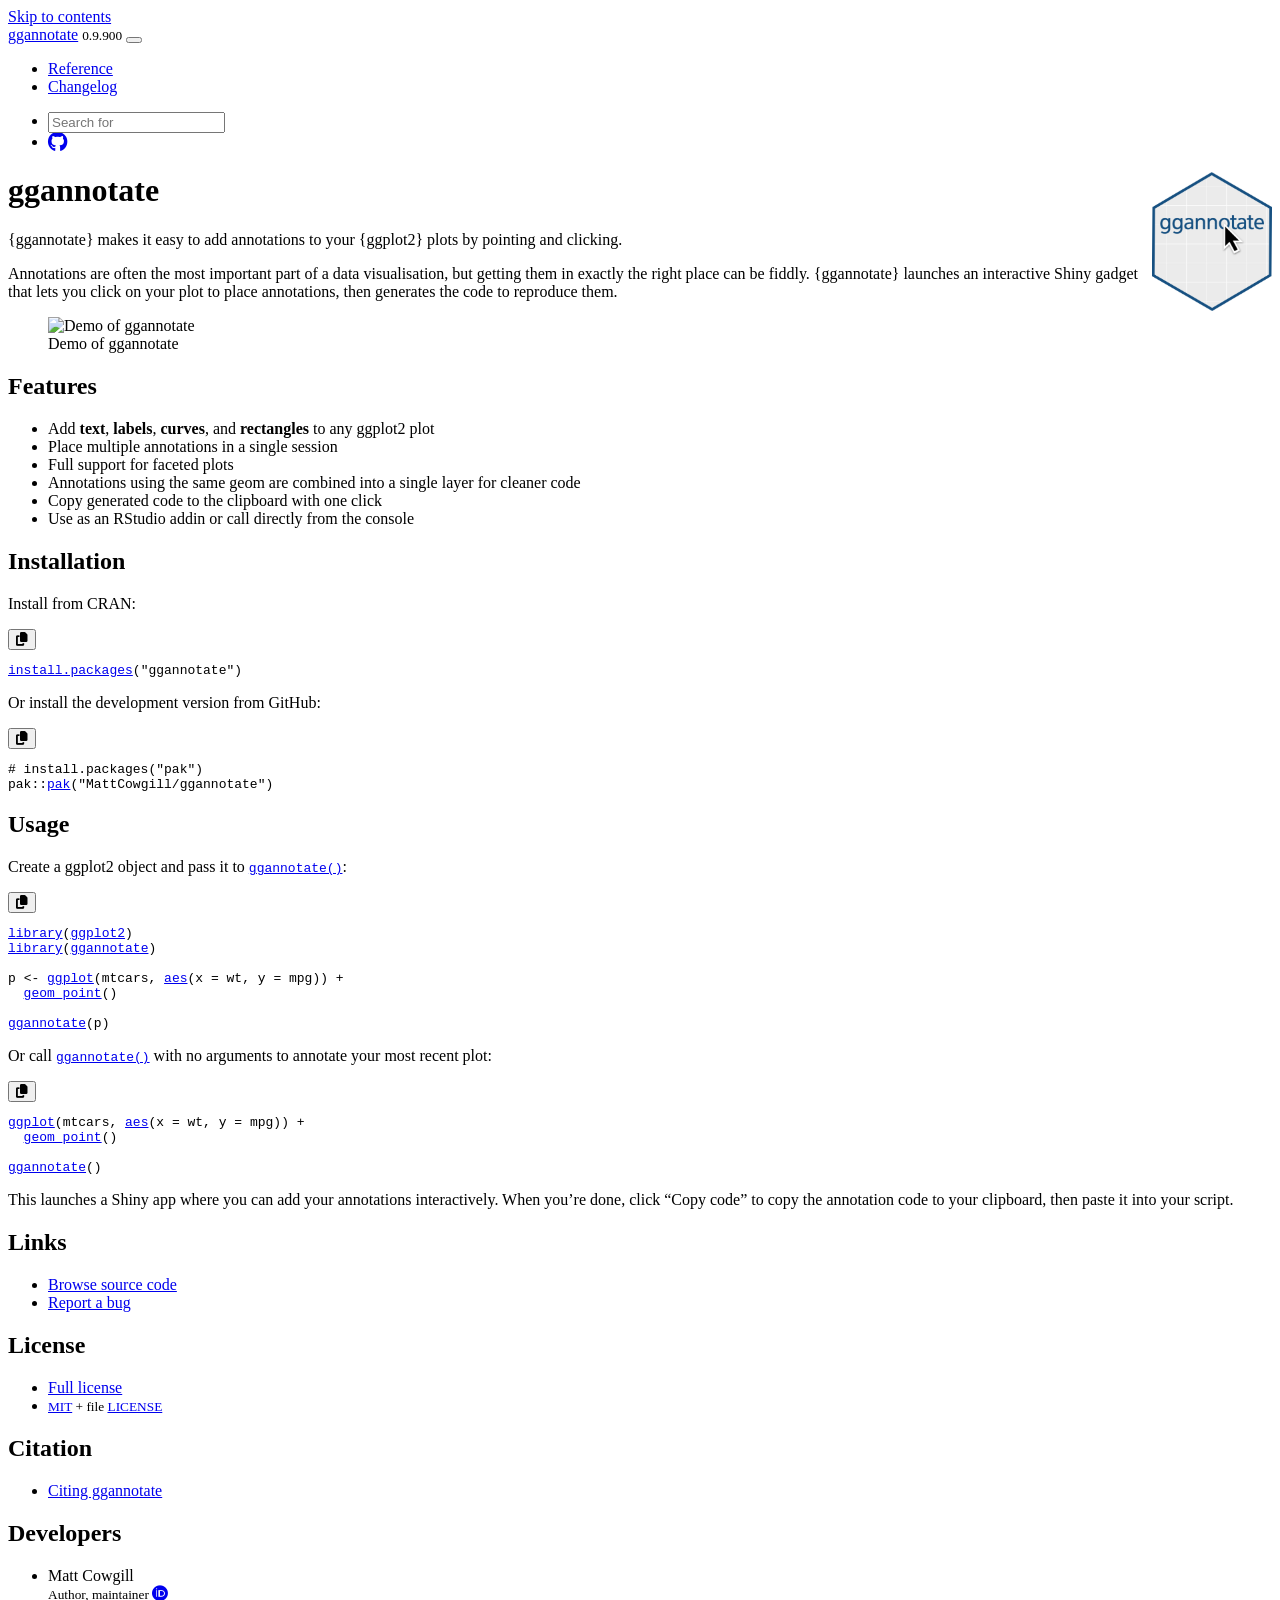
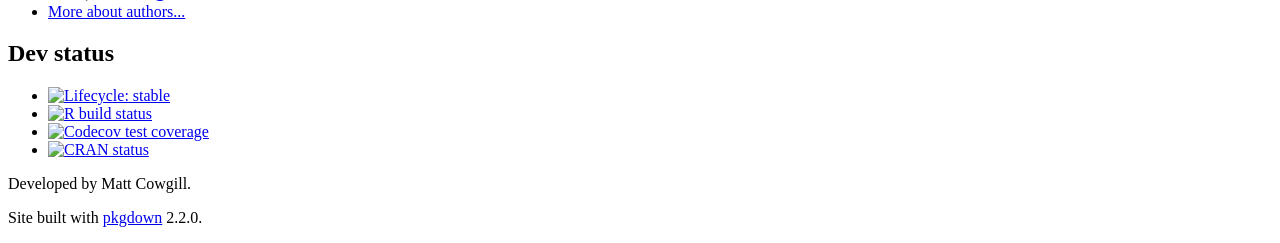
==== index.html @ 646512a5 "Deploying to gh-pages from @ MattCowgill/ggannotate@cac7b058323092323f2cfb95252874c29d292227 🚀" ====
<!DOCTYPE html>
<!-- Generated by pkgdown: do not edit by hand --><html lang="en">
<head>
<meta http-equiv="Content-Type" content="text/html; charset=UTF-8">
<meta charset="utf-8">
<meta http-equiv="X-UA-Compatible" content="IE=edge">
<meta name="viewport" content="width=device-width, initial-scale=1, shrink-to-fit=no">
<title>Interactively Annotate ggplot2 Plots • ggannotate</title>
<script src="deps/jquery-3.6.0/jquery-3.6.0.min.js"></script><meta name="viewport" content="width=device-width, initial-scale=1, shrink-to-fit=no">
<link href="deps/bootstrap-5.3.1/bootstrap.min.css" rel="stylesheet">
<script src="deps/bootstrap-5.3.1/bootstrap.bundle.min.js"></script><link href="deps/font-awesome-6.5.2/css/all.min.css" rel="stylesheet">
<link href="deps/font-awesome-6.5.2/css/v4-shims.min.css" rel="stylesheet">
<script src="deps/headroom-0.11.0/headroom.min.js"></script><script src="deps/headroom-0.11.0/jQuery.headroom.min.js"></script><script src="deps/bootstrap-toc-1.0.1/bootstrap-toc.min.js"></script><script src="deps/clipboard.js-2.0.11/clipboard.min.js"></script><script src="deps/search-1.0.0/autocomplete.jquery.min.js"></script><script src="deps/search-1.0.0/fuse.min.js"></script><script src="deps/search-1.0.0/mark.min.js"></script><!-- pkgdown --><script src="pkgdown.js"></script><meta property="og:title" content="Interactively Annotate ggplot2 Plots">
<meta name="description" content="Place annotations exactly where you want them to go by pointing and clicking. Launches an interactive Shiny gadget that lets you click on a ggplot2 plot to place text, labels, curves, or rectangles, then generates the code to reproduce those annotations.">
<meta property="og:description" content="Place annotations exactly where you want them to go by pointing and clicking. Launches an interactive Shiny gadget that lets you click on a ggplot2 plot to place text, labels, curves, or rectangles, then generates the code to reproduce those annotations.">
</head>
<body>
    <a href="#main" class="visually-hidden-focusable">Skip to contents</a>


    <nav class="navbar navbar-expand-lg fixed-top bg-light" data-bs-theme="light" aria-label="Site navigation"><div class="container">

    <a class="navbar-brand me-2" href="index.html">ggannotate</a>

    <small class="nav-text text-muted me-auto" data-bs-toggle="tooltip" data-bs-placement="bottom" title="">0.9.900</small>


    <button class="navbar-toggler" type="button" data-bs-toggle="collapse" data-bs-target="#navbar" aria-controls="navbar" aria-expanded="false" aria-label="Toggle navigation">
      <span class="navbar-toggler-icon"></span>
    </button>

    <div id="navbar" class="collapse navbar-collapse ms-3">
      <ul class="navbar-nav me-auto">
<li class="nav-item"><a class="nav-link" href="reference/index.html">Reference</a></li>
<li class="nav-item"><a class="nav-link" href="news/index.html">Changelog</a></li>
      </ul>
<ul class="navbar-nav">
<li class="nav-item"><form class="form-inline" role="search">
 <input class="form-control" type="search" name="search-input" id="search-input" autocomplete="off" aria-label="Search site" placeholder="Search for" data-search-index="search.json">
</form></li>
<li class="nav-item"><a class="external-link nav-link" href="https://github.com/MattCowgill/ggannotate/" aria-label="GitHub"><span class="fa fab fa-github fa-lg"></span></a></li>
      </ul>
</div>


  </div>
</nav><div class="container template-home">
<div class="row">
  <main id="main" class="col-md-9"><div class="section level1">
<div class="page-header"><h1 id="ggannotate-">ggannotate <img src="reference/figures/ggannotate_hex.png" align="right" height="138.5"><a class="anchor" aria-label="anchor" href="#ggannotate-"></a>
</h1></div>
<!-- badges: start -->

<!-- badges: end -->
<p>{ggannotate} makes it easy to add annotations to your {ggplot2} plots by pointing and clicking.</p>
<p>Annotations are often the most important part of a data visualisation, but getting them in exactly the right place can be fiddly. {ggannotate} launches an interactive Shiny gadget that lets you click on your plot to place annotations, then generates the code to reproduce them.</p>
<figure><img src="reference/figures/demo.gif" alt="Demo of ggannotate"><figcaption aria-hidden="true">
Demo of ggannotate
</figcaption></figure><div class="section level2">
<h2 id="features">Features<a class="anchor" aria-label="anchor" href="#features"></a>
</h2>
<ul>
<li>Add <strong>text</strong>, <strong>labels</strong>, <strong>curves</strong>, and <strong>rectangles</strong> to any ggplot2 plot</li>
<li>Place multiple annotations in a single session</li>
<li>Full support for faceted plots</li>
<li>Annotations using the same geom are combined into a single layer for cleaner code</li>
<li>Copy generated code to the clipboard with one click</li>
<li>Use as an RStudio addin or call directly from the console</li>
</ul>
</div>
<div class="section level2">
<h2 id="installation">Installation<a class="anchor" aria-label="anchor" href="#installation"></a>
</h2>
<p>Install from CRAN:</p>
<div class="sourceCode" id="cb1"><pre class="downlit sourceCode r">
<code class="sourceCode R"><span><span class="fu"><a href="https://rdrr.io/r/utils/install.packages.html" class="external-link">install.packages</a></span><span class="op">(</span><span class="st">"ggannotate"</span><span class="op">)</span></span></code></pre></div>
<p>Or install the development version from GitHub:</p>
<div class="sourceCode" id="cb2"><pre class="downlit sourceCode r">
<code class="sourceCode R"><span><span class="co"># install.packages("pak")</span></span>
<span><span class="fu">pak</span><span class="fu">::</span><span class="fu"><a href="https://pak.r-lib.org/reference/pak.html" class="external-link">pak</a></span><span class="op">(</span><span class="st">"MattCowgill/ggannotate"</span><span class="op">)</span></span></code></pre></div>
</div>
<div class="section level2">
<h2 id="usage">Usage<a class="anchor" aria-label="anchor" href="#usage"></a>
</h2>
<p>Create a ggplot2 object and pass it to <code><a href="reference/ggannotate.html">ggannotate()</a></code>:</p>
<div class="sourceCode" id="cb3"><pre class="downlit sourceCode r">
<code class="sourceCode R"><span><span class="kw"><a href="https://rdrr.io/r/base/library.html" class="external-link">library</a></span><span class="op">(</span><span class="va"><a href="https://ggplot2.tidyverse.org" class="external-link">ggplot2</a></span><span class="op">)</span></span>
<span><span class="kw"><a href="https://rdrr.io/r/base/library.html" class="external-link">library</a></span><span class="op">(</span><span class="va"><a href="https://github.com/MattCowgill/ggannotate" class="external-link">ggannotate</a></span><span class="op">)</span></span>
<span></span>
<span><span class="va">p</span> <span class="op">&lt;-</span> <span class="fu"><a href="https://ggplot2.tidyverse.org/reference/ggplot.html" class="external-link">ggplot</a></span><span class="op">(</span><span class="va">mtcars</span>, <span class="fu"><a href="https://ggplot2.tidyverse.org/reference/aes.html" class="external-link">aes</a></span><span class="op">(</span>x <span class="op">=</span> <span class="va">wt</span>, y <span class="op">=</span> <span class="va">mpg</span><span class="op">)</span><span class="op">)</span> <span class="op">+</span></span>
<span>  <span class="fu"><a href="https://ggplot2.tidyverse.org/reference/geom_point.html" class="external-link">geom_point</a></span><span class="op">(</span><span class="op">)</span></span>
<span></span>
<span><span class="fu"><a href="reference/ggannotate.html">ggannotate</a></span><span class="op">(</span><span class="va">p</span><span class="op">)</span></span></code></pre></div>
<p>Or call <code><a href="reference/ggannotate.html">ggannotate()</a></code> with no arguments to annotate your most recent plot:</p>
<div class="sourceCode" id="cb4"><pre class="downlit sourceCode r">
<code class="sourceCode R"><span><span class="fu"><a href="https://ggplot2.tidyverse.org/reference/ggplot.html" class="external-link">ggplot</a></span><span class="op">(</span><span class="va">mtcars</span>, <span class="fu"><a href="https://ggplot2.tidyverse.org/reference/aes.html" class="external-link">aes</a></span><span class="op">(</span>x <span class="op">=</span> <span class="va">wt</span>, y <span class="op">=</span> <span class="va">mpg</span><span class="op">)</span><span class="op">)</span> <span class="op">+</span></span>
<span>  <span class="fu"><a href="https://ggplot2.tidyverse.org/reference/geom_point.html" class="external-link">geom_point</a></span><span class="op">(</span><span class="op">)</span></span>
<span></span>
<span><span class="fu"><a href="reference/ggannotate.html">ggannotate</a></span><span class="op">(</span><span class="op">)</span></span></code></pre></div>
<p>This launches a Shiny app where you can add your annotations interactively. When you’re done, click “Copy code” to copy the annotation code to your clipboard, then paste it into your script.</p>
</div>
</div>
  </main><aside class="col-md-3"><div class="links">
<h2 data-toc-skip>Links</h2>
<ul class="list-unstyled">
<li><a href="https://github.com/MattCowgill/ggannotate/" class="external-link">Browse source code</a></li>
<li><a href="https://github.com/MattCowgill/ggannotate/issues" class="external-link">Report a bug</a></li>
</ul>
</div>

<div class="license">
<h2 data-toc-skip>License</h2>
<ul class="list-unstyled">
<li><a href="LICENSE.html">Full license</a></li>
<li><small><a href="https://opensource.org/licenses/mit-license.php" class="external-link">MIT</a> + file <a href="LICENSE-text.html">LICENSE</a></small></li>
</ul>
</div>


<div class="citation">
<h2 data-toc-skip>Citation</h2>
<ul class="list-unstyled">
<li><a href="authors.html#citation">Citing ggannotate</a></li>
</ul>
</div>

<div class="developers">
<h2 data-toc-skip>Developers</h2>
<ul class="list-unstyled">
<li>Matt Cowgill <br><small class="roles"> Author, maintainer </small> <a href="https://orcid.org/0000-0003-0422-3300" target="orcid.widget" aria-label="ORCID" class="external-link"><span class="fab fa-orcid orcid" aria-hidden="true"></span></a>  </li>
<li><a href="authors.html">More about authors...</a></li>
</ul>
</div>

<div class="dev-status">
<h2 data-toc-skip>Dev status</h2>
<ul class="list-unstyled">
<li><a href="https://lifecycle.r-lib.org/articles/stages.html#stable" class="external-link"><img src="https://img.shields.io/badge/lifecycle-stable-brightgreen.svg" alt="Lifecycle: stable"></a></li>
<li><a href="https://github.com/mattcowgill/ggannotate/actions" class="external-link"><img src="https://github.com/mattcowgill/ggannotate/workflows/R-CMD-check/badge.svg" alt="R build status"></a></li>
<li><a href="https://app.codecov.io/gh/mattcowgill/ggannotate?branch=master" class="external-link"><img src="https://codecov.io/gh/mattcowgill/ggannotate/branch/master/graph/badge.svg" alt="Codecov test coverage"></a></li>
<li><a href="https://CRAN.R-project.org/package=ggannotate" class="external-link"><img src="https://www.r-pkg.org/badges/version/ggannotate" alt="CRAN status"></a></li>
</ul>
</div>

  </aside>
</div>


    <footer><div class="pkgdown-footer-left">
  <p>Developed by Matt Cowgill.</p>
</div>

<div class="pkgdown-footer-right">
  <p>Site built with <a href="https://pkgdown.r-lib.org/" class="external-link">pkgdown</a> 2.2.0.</p>
</div>

    </footer>
</div>





  </body>
</html>
---- deps/font-awesome-6.5.2/css/v4-shims.min.css ----
/*!
 * Font Awesome Free 6.5.2 by @fontawesome - https://fontawesome.com
 * License - https://fontawesome.com/license/free (Icons: CC BY 4.0, Fonts: SIL OFL 1.1, Code: MIT License)
 * Copyright 2024 Fonticons, Inc.
 */
.fa.fa-glass:before{content:"\f000"}.fa.fa-envelope-o{font-family:"Font Awesome 6 Free";font-weight:400}.fa.fa-envelope-o:before{content:"\f0e0"}.fa.fa-star-o{font-family:"Font Awesome 6 Free";font-weight:400}.fa.fa-star-o:before{content:"\f005"}.fa.fa-close:before,.fa.fa-remove:before{content:"\f00d"}.fa.fa-gear:before{content:"\f013"}.fa.fa-trash-o{font-family:"Font Awesome 6 Free";font-weight:400}.fa.fa-trash-o:before{content:"\f2ed"}.fa.fa-home:before{content:"\f015"}.fa.fa-file-o{font-family:"Font Awesome 6 Free";font-weight:400}.fa.fa-file-o:before{content:"\f15b"}.fa.fa-clock-o{font-family:"Font Awesome 6 Free";font-weight:400}.fa.fa-clock-o:before{content:"\f017"}.fa.fa-arrow-circle-o-down{font-family:"Font Awesome 6 Free";font-weight:400}.fa.fa-arrow-circle-o-down:before{content:"\f358"}.fa.fa-arrow-circle-o-up{font-family:"Font Awesome 6 Free";font-weight:400}.fa.fa-arrow-circle-o-up:before{content:"\f35b"}.fa.fa-play-circle-o{font-family:"Font Awesome 6 Free";font-weight:400}.fa.fa-play-circle-o:before{content:"\f144"}.fa.fa-repeat:before,.fa.fa-rotate-right:before{content:"\f01e"}.fa.fa-refresh:before{content:"\f021"}.fa.fa-list-alt{font-family:"Font Awesome 6 Free";font-weight:400}.fa.fa-list-alt:before{content:"\f022"}.fa.fa-dedent:before{content:"\f03b"}.fa.fa-video-camera:before{content:"\f03d"}.fa.fa-picture-o{font-family:"Font Awesome 6 Free";font-weight:400}.fa.fa-picture-o:before{content:"\f03e"}.fa.fa-photo{font-family:"Font Awesome 6 Free";font-weight:400}.fa.fa-photo:before{content:"\f03e"}.fa.fa-image{font-family:"Font Awesome 6 Free";font-weight:400}.fa.fa-image:before{content:"\f03e"}.fa.fa-map-marker:before{content:"\f3c5"}.fa.fa-pencil-square-o{font-family:"Font Awesome 6 Free";font-weight:400}.fa.fa-pencil-square-o:before{content:"\f044"}.fa.fa-edit{font-family:"Font Awesome 6 Free";font-weight:400}.fa.fa-edit:before{content:"\f044"}.fa.fa-share-square-o:before{content:"\f14d"}.fa.fa-check-square-o{font-family:"Font Awesome 6 Free";font-weight:400}.fa.fa-check-square-o:before{content:"\f14a"}.fa.fa-arrows:before{content:"\f0b2"}.fa.fa-times-circle-o{font-family:"Font Awesome 6 Free";font-weight:400}.fa.fa-times-circle-o:before{content:"\f057"}.fa.fa-check-circle-o{font-family:"Font Awesome 6 Free";font-weight:400}.fa.fa-check-circle-o:before{content:"\f058"}.fa.fa-mail-forward:before{content:"\f064"}.fa.fa-expand:before{content:"\f424"}.fa.fa-compress:before{content:"\f422"}.fa.fa-eye,.fa.fa-eye-slash{font-family:"Font Awesome 6 Free";font-weight:400}.fa.fa-warning:before{content:"\f071"}.fa.fa-calendar:before{content:"\f073"}.fa.fa-arrows-v:before{content:"\f338"}.fa.fa-arrows-h:before{content:"\f337"}.fa.fa-bar-chart-o:before,.fa.fa-bar-chart:before{content:"\e0e3"}.fa.fa-twitter-square{font-family:"Font Awesome 6 Brands";font-weight:400}.fa.fa-twitter-square:before{content:"\f081"}.fa.fa-facebook-square{font-family:"Font Awesome 6 Brands";font-weight:400}.fa.fa-facebook-square:before{content:"\f082"}.fa.fa-gears:before{content:"\f085"}.fa.fa-thumbs-o-up{font-family:"Font Awesome 6 Free";font-weight:400}.fa.fa-thumbs-o-up:before{content:"\f164"}.fa.fa-thumbs-o-down{font-family:"Font Awesome 6 Free";font-weight:400}.fa.fa-thumbs-o-down:before{content:"\f165"}.fa.fa-heart-o{font-family:"Font Awesome 6 Free";font-weight:400}.fa.fa-heart-o:before{content:"\f004"}.fa.fa-sign-out:before{content:"\f2f5"}.fa.fa-linkedin-square{font-family:"Font Awesome 6 Brands";font-weight:400}.fa.fa-linkedin-square:before{content:"\f08c"}.fa.fa-thumb-tack:before{content:"\f08d"}.fa.fa-external-link:before{content:"\f35d"}.fa.fa-sign-in:before{content:"\f2f6"}.fa.fa-github-square{font-family:"Font Awesome 6 Brands";font-weight:400}.fa.fa-github-square:before{content:"\f092"}.fa.fa-lemon-o{font-family:"Font Awesome 6 Free";font-weight:400}.fa.fa-lemon-o:before{content:"\f094"}.fa.fa-square-o{font-family:"Font Awesome 6 Free";font-weight:400}.fa.fa-square-o:before{content:"\f0c8"}.fa.fa-bookmark-o{font-family:"Font Awesome 6 Free";font-weight:400}.fa.fa-bookmark-o:before{content:"\f02e"}.fa.fa-facebook,.fa.fa-twitter{font-family:"Font Awesome 6 Brands";font-weight:400}.fa.fa-facebook:before{content:"\f39e"}.fa.fa-facebook-f{font-family:"Font Awesome 6 Brands";font-weight:400}.fa.fa-facebook-f:before{content:"\f39e"}.fa.fa-github{font-family:"Font Awesome 6 Brands";font-weight:400}.fa.fa-credit-card{font-family:"Font Awesome 6 Free";font-weight:400}.fa.fa-feed:before{content:"\f09e"}.fa.fa-hdd-o{font-family:"Font Awesome 6 Free";font-weight:400}.fa.fa-hdd-o:before{content:"\f0a0"}.fa.fa-hand-o-right{font-family:"Font Awesome 6 Free";font-weight:400}.fa.fa-hand-o-right:before{content:"\f0a4"}.fa.fa-hand-o-left{font-family:"Font Awesome 6 Free";font-weight:400}.fa.fa-hand-o-left:before{content:"\f0a5"}.fa.fa-hand-o-up{font-family:"Font Awesome 6 Free";font-weight:400}.fa.fa-hand-o-up:before{content:"\f0a6"}.fa.fa-hand-o-down{font-family:"Font Awesome 6 Free";font-weight:400}.fa.fa-hand-o-down:before{content:"\f0a7"}.fa.fa-globe:before{content:"\f57d"}.fa.fa-tasks:before{content:"\f828"}.fa.fa-arrows-alt:before{content:"\f31e"}.fa.fa-group:before{content:"\f0c0"}.fa.fa-chain:before{content:"\f0c1"}.fa.fa-cut:before{content:"\f0c4"}.fa.fa-files-o{font-family:"Font Awesome 6 Free";font-weight:400}.fa.fa-files-o:before{content:"\f0c5"}.fa.fa-floppy-o{font-family:"Font Awesome 6 Free";font-weight:400}.fa.fa-floppy-o:before{content:"\f0c7"}.fa.fa-save{font-family:"Font Awesome 6 Free";font-weight:400}.fa.fa-save:before{content:"\f0c7"}.fa.fa-navicon:before,.fa.fa-reorder:before{content:"\f0c9"}.fa.fa-magic:before{content:"\e2ca"}.fa.fa-pinterest,.fa.fa-pinterest-square{font-family:"Font Awesome 6 Brands";font-weight:400}.fa.fa-pinterest-square:before{content:"\f0d3"}.fa.fa-google-plus-square{font-family:"Font Awesome 6 Brands";font-weight:400}.fa.fa-google-plus-square:before{content:"\f0d4"}.fa.fa-google-plus{font-family:"Font Awesome 6 Brands";font-weight:400}.fa.fa-google-plus:before{content:"\f0d5"}.fa.fa-money:before{content:"\f3d1"}.fa.fa-unsorted:before{content:"\f0dc"}.fa.fa-sort-desc:before{content:"\f0dd"}.fa.fa-sort-asc:before{content:"\f0de"}.fa.fa-linkedin{font-family:"Font Awesome 6 Brands";font-weight:400}.fa.fa-linkedin:before{content:"\f0e1"}.fa.fa-rotate-left:before{content:"\f0e2"}.fa.fa-legal:before{content:"\f0e3"}.fa.fa-dashboard:before,.fa.fa-tachometer:before{content:"\f625"}.fa.fa-comment-o{font-family:"Font Awesome 6 Free";font-weight:400}.fa.fa-comment-o:before{content:"\f075"}.fa.fa-comments-o{font-family:"Font Awesome 6 Free";font-weight:400}.fa.fa-comments-o:before{content:"\f086"}.fa.fa-flash:before{content:"\f0e7"}.fa.fa-clipboard:before{content:"\f0ea"}.fa.fa-lightbulb-o{font-family:"Font Awesome 6 Free";font-weight:400}.fa.fa-lightbulb-o:before{content:"\f0eb"}.fa.fa-exchange:before{content:"\f362"}.fa.fa-cloud-download:before{content:"\f0ed"}.fa.fa-cloud-upload:before{content:"\f0ee"}.fa.fa-bell-o{font-family:"Font Awesome 6 Free";font-weight:400}.fa.fa-bell-o:before{content:"\f0f3"}.fa.fa-cutlery:before{content:"\f2e7"}.fa.fa-file-text-o{font-family:"Font Awesome 6 Free";font-weight:400}.fa.fa-file-text-o:before{content:"\f15c"}.fa.fa-building-o{font-family:"Font Awesome 6 Free";font-weight:400}.fa.fa-building-o:before{content:"\f1ad"}.fa.fa-hospital-o{font-family:"Font Awesome 6 Free";font-weight:400}.fa.fa-hospital-o:before{content:"\f0f8"}.fa.fa-tablet:before{content:"\f3fa"}.fa.fa-mobile-phone:before,.fa.fa-mobile:before{content:"\f3cd"}.fa.fa-circle-o{font-family:"Font Awesome 6 Free";font-weight:400}.fa.fa-circle-o:before{content:"\f111"}.fa.fa-mail-reply:before{content:"\f3e5"}.fa.fa-github-alt{font-family:"Font Awesome 6 Brands";font-weight:400}.fa.fa-folder-o{font-family:"Font Awesome 6 Free";font-weight:400}.fa.fa-folder-o:before{content:"\f07b"}.fa.fa-folder-open-o{font-family:"Font Awesome 6 Free";font-weight:400}.fa.fa-folder-open-o:before{content:"\f07c"}.fa.fa-smile-o{font-family:"Font Awesome 6 Free";font-weight:400}.fa.fa-smile-o:before{content:"\f118"}.fa.fa-frown-o{font-family:"Font Awesome 6 Free";font-weight:400}.fa.fa-frown-o:before{content:"\f119"}.fa.fa-meh-o{font-family:"Font Awesome 6 Free";font-weight:400}.fa.fa-meh-o:before{content:"\f11a"}.fa.fa-keyboard-o{font-family:"Font Awesome 6 Free";font-weight:400}.fa.fa-keyboard-o:before{content:"\f11c"}.fa.fa-flag-o{font-family:"Font Awesome 6 Free";font-weight:400}.fa.fa-flag-o:before{content:"\f024"}.fa.fa-mail-reply-all:before{content:"\f122"}.fa.fa-star-half-o{font-family:"Font Awesome 6 Free";font-weight:400}.fa.fa-star-half-o:before{content:"\f5c0"}.fa.fa-star-half-empty{font-family:"Font Awesome 6 Free";font-weight:400}.fa.fa-star-half-empty:before{content:"\f5c0"}.fa.fa-star-half-full{font-family:"Font Awesome 6 Free";font-weight:400}.fa.fa-star-half-full:before{content:"\f5c0"}.fa.fa-code-fork:before{content:"\f126"}.fa.fa-chain-broken:before,.fa.fa-unlink:before{content:"\f127"}.fa.fa-calendar-o{font-family:"Font Awesome 6 Free";font-weight:400}.fa.fa-calendar-o:before{content:"\f133"}.fa.fa-css3,.fa.fa-html5,.fa.fa-maxcdn{font-family:"Font Awesome 6 Brands";font-weight:400}.fa.fa-unlock-alt:before{content:"\f09c"}.fa.fa-minus-square-o{font-family:"Font Awesome 6 Free";font-weight:400}.fa.fa-minus-square-o:before{content:"\f146"}.fa.fa-level-up:before{content:"\f3bf"}.fa.fa-level-down:before{content:"\f3be"}.fa.fa-pencil-square:before{content:"\f14b"}.fa.fa-external-link-square:before{content:"\f360"}.fa.fa-compass{font-family:"Font Awesome 6 Free";font-weight:400}.fa.fa-caret-square-o-down{font-family:"Font Awesome 6 Free";font-weight:400}.fa.fa-caret-square-o-down:before{content:"\f150"}.fa.fa-toggle-down{font-family:"Font Awesome 6 Free";font-weight:400}.fa.fa-toggle-down:before{content:"\f150"}.fa.fa-caret-square-o-up{font-family:"Font Awesome 6 Free";font-weight:400}.fa.fa-caret-square-o-up:before{content:"\f151"}.fa.fa-toggle-up{font-family:"Font Awesome 6 Free";font-weight:400}.fa.fa-toggle-up:before{content:"\f151"}.fa.fa-caret-square-o-right{font-family:"Font Awesome 6 Free";font-weight:400}.fa.fa-caret-square-o-right:before{content:"\f152"}.fa.fa-toggle-right{font-family:"Font Awesome 6 Free";font-weight:400}.fa.fa-toggle-right:before{content:"\f152"}.fa.fa-eur:before,.fa.fa-euro:before{content:"\f153"}.fa.fa-gbp:before{content:"\f154"}.fa.fa-dollar:before,.fa.fa-usd:before{content:"\24"}.fa.fa-inr:before,.fa.fa-rupee:before{content:"\e1bc"}.fa.fa-cny:before,.fa.fa-jpy:before,.fa.fa-rmb:before,.fa.fa-yen:before{content:"\f157"}.fa.fa-rouble:before,.fa.fa-rub:before,.fa.fa-ruble:before{content:"\f158"}.fa.fa-krw:before,.fa.fa-won:before{content:"\f159"}.fa.fa-bitcoin,.fa.fa-btc{font-family:"Font Awesome 6 Brands";font-weight:400}.fa.fa-bitcoin:before{content:"\f15a"}.fa.fa-file-text:before{content:"\f15c"}.fa.fa-sort-alpha-asc:before{content:"\f15d"}.fa.fa-sort-alpha-desc:before{content:"\f881"}.fa.fa-sort-amount-asc:before{content:"\f884"}.fa.fa-sort-amount-desc:before{content:"\f160"}.fa.fa-sort-numeric-asc:before{content:"\f162"}.fa.fa-sort-numeric-desc:before{content:"\f886"}.fa.fa-youtube-square{font-family:"Font Awesome 6 Brands";font-weight:400}.fa.fa-youtube-square:before{content:"\f431"}.fa.fa-xing,.fa.fa-xing-square,.fa.fa-youtube{font-family:"Font Awesome 6 Brands";font-weight:400}.fa.fa-xing-square:before{content:"\f169"}.fa.fa-youtube-play{font-family:"Font Awesome 6 Brands";font-weight:400}.fa.fa-youtube-play:before{content:"\f167"}.fa.fa-adn,.fa.fa-bitbucket,.fa.fa-bitbucket-square,.fa.fa-dropbox,.fa.fa-flickr,.fa.fa-instagram,.fa.fa-stack-overflow{font-family:"Font Awesome 6 Brands";font-weight:400}.fa.fa-bitbucket-square:before{content:"\f171"}.fa.fa-tumblr,.fa.fa-tumblr-square{font-family:"Font Awesome 6 Brands";font-weight:400}.fa.fa-tumblr-square:before{content:"\f174"}.fa.fa-long-arrow-down:before{content:"\f309"}.fa.fa-long-arrow-up:before{content:"\f30c"}.fa.fa-long-arrow-left:before{content:"\f30a"}.fa.fa-long-arrow-right:before{content:"\f30b"}.fa.fa-android,.fa.fa-apple,.fa.fa-dribbble,.fa.fa-foursquare,.fa.fa-gittip,.fa.fa-gratipay,.fa.fa-linux,.fa.fa-skype,.fa.fa-trello,.fa.fa-windows{font-family:"Font Awesome 6 Brands";font-weight:400}.fa.fa-gittip:before{content:"\f184"}.fa.fa-sun-o{font-family:"Font Awesome 6 Free";font-weight:400}.fa.fa-sun-o:before{content:"\f185"}.fa.fa-moon-o{font-family:"Font Awesome 6 Free";font-weight:400}.fa.fa-moon-o:before{content:"\f186"}.fa.fa-pagelines,.fa.fa-renren,.fa.fa-stack-exchange,.fa.fa-vk,.fa.fa-weibo{font-family:"Font Awesome 6 Brands";font-weight:400}.fa.fa-arrow-circle-o-right{font-family:"Font Awesome 6 Free";font-weight:400}.fa.fa-arrow-circle-o-right:before{content:"\f35a"}.fa.fa-arrow-circle-o-left{font-family:"Font Awesome 6 Free";font-weight:400}.fa.fa-arrow-circle-o-left:before{content:"\f359"}.fa.fa-caret-square-o-left{font-family:"Font Awesome 6 Free";font-weight:400}.fa.fa-caret-square-o-left:before{content:"\f191"}.fa.fa-toggle-left{font-family:"Font Awesome 6 Free";font-weight:400}.fa.fa-toggle-left:before{content:"\f191"}.fa.fa-dot-circle-o{font-family:"Font Awesome 6 Free";font-weight:400}.fa.fa-dot-circle-o:before{content:"\f192"}.fa.fa-vimeo-square{font-family:"Font Awesome 6 Brands";font-weight:400}.fa.fa-vimeo-square:before{content:"\f194"}.fa.fa-try:before,.fa.fa-turkish-lira:before{content:"\e2bb"}.fa.fa-plus-square-o{font-family:"Font Awesome 6 Free";font-weight:400}.fa.fa-plus-square-o:before{content:"\f0fe"}.fa.fa-openid,.fa.fa-slack,.fa.fa-wordpress{font-family:"Font Awesome 6 Brands";font-weight:400}.fa.fa-bank:before,.fa.fa-institution:before{content:"\f19c"}.fa.fa-mortar-board:before{content:"\f19d"}.fa.fa-google,.fa.fa-reddit,.fa.fa-reddit-square,.fa.fa-yahoo{font-family:"Font Awesome 6 Brands";font-weight:400}.fa.fa-reddit-square:before{content:"\f1a2"}.fa.fa-behance,.fa.fa-behance-square,.fa.fa-delicious,.fa.fa-digg,.fa.fa-drupal,.fa.fa-joomla,.fa.fa-pied-piper-alt,.fa.fa-pied-piper-pp,.fa.fa-stumbleupon,.fa.fa-stumbleupon-circle{font-family:"Font Awesome 6 Brands";font-weight:400}.fa.fa-behance-square:before{content:"\f1b5"}.fa.fa-steam,.fa.fa-steam-square{font-family:"Font Awesome 6 Brands";font-weight:400}.fa.fa-steam-square:before{content:"\f1b7"}.fa.fa-automobile:before{content:"\f1b9"}.fa.fa-cab:before{content:"\f1ba"}.fa.fa-deviantart,.fa.fa-soundcloud,.fa.fa-spotify{font-family:"Font Awesome 6 Brands";font-weight:400}.fa.fa-file-pdf-o{font-family:"Font Awesome 6 Free";font-weight:400}.fa.fa-file-pdf-o:before{content:"\f1c1"}.fa.fa-file-word-o{font-family:"Font Awesome 6 Free";font-weight:400}.fa.fa-file-word-o:before{content:"\f1c2"}.fa.fa-file-excel-o{font-family:"Font Awesome 6 Free";font-weight:400}.fa.fa-file-excel-o:before{content:"\f1c3"}.fa.fa-file-powerpoint-o{font-family:"Font Awesome 6 Free";font-weight:400}.fa.fa-file-powerpoint-o:before{content:"\f1c4"}.fa.fa-file-image-o{font-family:"Font Awesome 6 Free";font-weight:400}.fa.fa-file-image-o:before{content:"\f1c5"}.fa.fa-file-photo-o{font-family:"Font Awesome 6 Free";font-weight:400}.fa.fa-file-photo-o:before{content:"\f1c5"}.fa.fa-file-picture-o{font-family:"Font Awesome 6 Free";font-weight:400}.fa.fa-file-picture-o:before{content:"\f1c5"}.fa.fa-file-archive-o{font-family:"Font Awesome 6 Free";font-weight:400}.fa.fa-file-archive-o:before{content:"\f1c6"}.fa.fa-file-zip-o{font-family:"Font Awesome 6 Free";font-weight:400}.fa.fa-file-zip-o:before{content:"\f1c6"}.fa.fa-file-audio-o{font-family:"Font Awesome 6 Free";font-weight:400}.fa.fa-file-audio-o:before{content:"\f1c7"}.fa.fa-file-sound-o{font-family:"Font Awesome 6 Free";font-weight:400}.fa.fa-file-sound-o:before{content:"\f1c7"}.fa.fa-file-video-o{font-family:"Font Awesome 6 Free";font-weight:400}.fa.fa-file-video-o:before{content:"\f1c8"}.fa.fa-file-movie-o{font-family:"Font Awesome 6 Free";font-weight:400}.fa.fa-file-movie-o:before{content:"\f1c8"}.fa.fa-file-code-o{font-family:"Font Awesome 6 Free";font-weight:400}.fa.fa-file-code-o:before{content:"\f1c9"}.fa.fa-codepen,.fa.fa-jsfiddle,.fa.fa-vine{font-family:"Font Awesome 6 Brands";font-weight:400}.fa.fa-life-bouy:before,.fa.fa-life-buoy:before,.fa.fa-life-saver:before,.fa.fa-support:before{content:"\f1cd"}.fa.fa-circle-o-notch:before{content:"\f1ce"}.fa.fa-ra,.fa.fa-rebel{font-family:"Font Awesome 6 Brands";font-weight:400}.fa.fa-ra:before{content:"\f1d0"}.fa.fa-resistance{font-family:"Font Awesome 6 Brands";font-weight:400}.fa.fa-resistance:before{content:"\f1d0"}.fa.fa-empire,.fa.fa-ge{font-family:"Font Awesome 6 Brands";font-weight:400}.fa.fa-ge:before{content:"\f1d1"}.fa.fa-git-square{font-family:"Font Awesome 6 Brands";font-weight:400}.fa.fa-git-square:before{content:"\f1d2"}.fa.fa-git,.fa.fa-hacker-news,.fa.fa-y-combinator-square{font-family:"Font Awesome 6 Brands";font-weight:400}.fa.fa-y-combinator-square:before{content:"\f1d4"}.fa.fa-yc-square{font-family:"Font Awesome 6 Brands";font-weight:400}.fa.fa-yc-square:before{content:"\f1d4"}.fa.fa-qq,.fa.fa-tencent-weibo,.fa.fa-wechat,.fa.fa-weixin{font-family:"Font Awesome 6 Brands";font-weight:400}.fa.fa-wechat:before{content:"\f1d7"}.fa.fa-send:before{content:"\f1d8"}.fa.fa-paper-plane-o{font-family:"Font Awesome 6 Free";font-weight:400}.fa.fa-paper-plane-o:before{content:"\f1d8"}.fa.fa-send-o{font-family:"Font Awesome 6 Free";font-weight:400}.fa.fa-send-o:before{content:"\f1d8"}.fa.fa-circle-thin{font-family:"Font Awesome 6 Free";font-weight:400}.fa.fa-circle-thin:before{content:"\f111"}.fa.fa-header:before{content:"\f1dc"}.fa.fa-futbol-o{font-family:"Font Awesome 6 Free";font-weight:400}.fa.fa-futbol-o:before{content:"\f1e3"}.fa.fa-soccer-ball-o{font-family:"Font Awesome 6 Free";font-weight:400}.fa.fa-soccer-ball-o:before{content:"\f1e3"}.fa.fa-slideshare,.fa.fa-twitch,.fa.fa-yelp{font-family:"Font Awesome 6 Brands";font-weight:400}.fa.fa-newspaper-o{font-family:"Font Awesome 6 Free";font-weight:400}.fa.fa-newspaper-o:before{content:"\f1ea"}.fa.fa-cc-amex,.fa.fa-cc-discover,.fa.fa-cc-mastercard,.fa.fa-cc-paypal,.fa.fa-cc-stripe,.fa.fa-cc-visa,.fa.fa-google-wallet,.fa.fa-paypal{font-family:"Font Awesome 6 Brands";font-weight:400}.fa.fa-bell-slash-o{font-family:"Font Awesome 6 Free";font-weight:400}.fa.fa-bell-slash-o:before{content:"\f1f6"}.fa.fa-trash:before{content:"\f2ed"}.fa.fa-copyright{font-family:"Font Awesome 6 Free";font-weight:400}.fa.fa-eyedropper:before{content:"\f1fb"}.fa.fa-area-chart:before{content:"\f1fe"}.fa.fa-pie-chart:before{content:"\f200"}.fa.fa-line-chart:before{content:"\f201"}.fa.fa-lastfm,.fa.fa-lastfm-square{font-family:"Font Awesome 6 Brands";font-weight:400}.fa.fa-lastfm-square:before{content:"\f203"}.fa.fa-angellist,.fa.fa-ioxhost{font-family:"Font Awesome 6 Brands";font-weight:400}.fa.fa-cc{font-family:"Font Awesome 6 Free";font-weight:400}.fa.fa-cc:before{content:"\f20a"}.fa.fa-ils:before,.fa.fa-shekel:before,.fa.fa-sheqel:before{content:"\f20b"}.fa.fa-buysellads,.fa.fa-connectdevelop,.fa.fa-dashcube,.fa.fa-forumbee,.fa.fa-leanpub,.fa.fa-sellsy,.fa.fa-shirtsinbulk,.fa.fa-simplybuilt,.fa.fa-skyatlas{font-family:"Font Awesome 6 Brands";font-weight:400}.fa.fa-diamond{font-family:"Font Awesome 6 Free";font-weight:400}.fa.fa-diamond:before{content:"\f3a5"}.fa.fa-intersex:before,.fa.fa-transgender:before{content:"\f224"}.fa.fa-transgender-alt:before{content:"\f225"}.fa.fa-facebook-official{font-family:"Font Awesome 6 Brands";font-weight:400}.fa.fa-facebook-official:before{content:"\f09a"}.fa.fa-pinterest-p,.fa.fa-whatsapp{font-family:"Font Awesome 6 Brands";font-weight:400}.fa.fa-hotel:before{content:"\f236"}.fa.fa-medium,.fa.fa-viacoin,.fa.fa-y-combinator,.fa.fa-yc{font-family:"Font Awesome 6 Brands";font-weight:400}.fa.fa-yc:before{content:"\f23b"}.fa.fa-expeditedssl,.fa.fa-opencart,.fa.fa-optin-monster{font-family:"Font Awesome 6 Brands";font-weight:400}.fa.fa-battery-4:before,.fa.fa-battery:before{content:"\f240"}.fa.fa-battery-3:before{content:"\f241"}.fa.fa-battery-2:before{content:"\f242"}.fa.fa-battery-1:before{content:"\f243"}.fa.fa-battery-0:before{content:"\f244"}.fa.fa-object-group,.fa.fa-object-ungroup,.fa.fa-sticky-note-o{font-family:"Font Awesome 6 Free";font-weight:400}.fa.fa-sticky-note-o:before{content:"\f249"}.fa.fa-cc-diners-club,.fa.fa-cc-jcb{font-family:"Font Awesome 6 Brands";font-weight:400}.fa.fa-clone{font-family:"Font Awesome 6 Free";font-weight:400}.fa.fa-hourglass-o:before{content:"\f254"}.fa.fa-hourglass-1:before{content:"\f251"}.fa.fa-hourglass-2:before{content:"\f252"}.fa.fa-hourglass-3:before{content:"\f253"}.fa.fa-hand-rock-o{font-family:"Font Awesome 6 Free";font-weight:400}.fa.fa-hand-rock-o:before{content:"\f255"}.fa.fa-hand-grab-o{font-family:"Font Awesome 6 Free";font-weight:400}.fa.fa-hand-grab-o:before{content:"\f255"}.fa.fa-hand-paper-o{font-family:"Font Awesome 6 Free";font-weight:400}.fa.fa-hand-paper-o:before{content:"\f256"}.fa.fa-hand-stop-o{font-family:"Font Awesome 6 Free";font-weight:400}.fa.fa-hand-stop-o:before{content:"\f256"}.fa.fa-hand-scissors-o{font-family:"Font Awesome 6 Free";font-weight:400}.fa.fa-hand-scissors-o:before{content:"\f257"}.fa.fa-hand-lizard-o{font-family:"Font Awesome 6 Free";font-weight:400}.fa.fa-hand-lizard-o:before{content:"\f258"}.fa.fa-hand-spock-o{font-family:"Font Awesome 6 Free";font-weight:400}.fa.fa-hand-spock-o:before{content:"\f259"}.fa.fa-hand-pointer-o{font-family:"Font Awesome 6 Free";font-weight:400}.fa.fa-hand-pointer-o:before{content:"\f25a"}.fa.fa-hand-peace-o{font-family:"Font Awesome 6 Free";font-weight:400}.fa.fa-hand-peace-o:before{content:"\f25b"}.fa.fa-registered{font-family:"Font Awesome 6 Free";font-weight:400}.fa.fa-creative-commons,.fa.fa-gg,.fa.fa-gg-circle,.fa.fa-odnoklassniki,.fa.fa-odnoklassniki-square{font-family:"Font Awesome 6 Brands";font-weight:400}.fa.fa-odnoklassniki-square:before{content:"\f264"}.fa.fa-chrome,.fa.fa-firefox,.fa.fa-get-pocket,.fa.fa-internet-explorer,.fa.fa-opera,.fa.fa-safari,.fa.fa-wikipedia-w{font-family:"Font Awesome 6 Brands";font-weight:400}.fa.fa-television:before{content:"\f26c"}.fa.fa-500px,.fa.fa-amazon,.fa.fa-contao{font-family:"Font Awesome 6 Brands";font-weight:400}.fa.fa-calendar-plus-o{font-family:"Font Awesome 6 Free";font-weight:400}.fa.fa-calendar-plus-o:before{content:"\f271"}.fa.fa-calendar-minus-o{font-family:"Font Awesome 6 Free";font-weight:400}.fa.fa-calendar-minus-o:before{content:"\f272"}.fa.fa-calendar-times-o{font-family:"Font Awesome 6 Free";font-weight:400}.fa.fa-calendar-times-o:before{content:"\f273"}.fa.fa-calendar-check-o{font-family:"Font Awesome 6 Free";font-weight:400}.fa.fa-calendar-check-o:before{content:"\f274"}.fa.fa-map-o{font-family:"Font Awesome 6 Free";font-weight:400}.fa.fa-map-o:before{content:"\f279"}.fa.fa-commenting:before{content:"\f4ad"}.fa.fa-commenting-o{font-family:"Font Awesome 6 Free";font-weight:400}.fa.fa-commenting-o:before{content:"\f4ad"}.fa.fa-houzz,.fa.fa-vimeo{font-family:"Font Awesome 6 Brands";font-weight:400}.fa.fa-vimeo:before{content:"\f27d"}.fa.fa-black-tie,.fa.fa-edge,.fa.fa-fonticons,.fa.fa-reddit-alien{font-family:"Font Awesome 6 Brands";font-weight:400}.fa.fa-credit-card-alt:before{content:"\f09d"}.fa.fa-codiepie,.fa.fa-fort-awesome,.fa.fa-mixcloud,.fa.fa-modx,.fa.fa-product-hunt,.fa.fa-scribd,.fa.fa-usb{font-family:"Font Awesome 6 Brands";font-weight:400}.fa.fa-pause-circle-o{font-family:"Font Awesome 6 Free";font-weight:400}.fa.fa-pause-circle-o:before{content:"\f28b"}.fa.fa-stop-circle-o{font-family:"Font Awesome 6 Free";font-weight:400}.fa.fa-stop-circle-o:before{content:"\f28d"}.fa.fa-bluetooth,.fa.fa-bluetooth-b,.fa.fa-envira,.fa.fa-gitlab,.fa.fa-wheelchair-alt,.fa.fa-wpbeginner,.fa.fa-wpforms{font-family:"Font Awesome 6 Brands";font-weight:400}.fa.fa-wheelchair-alt:before{content:"\f368"}.fa.fa-question-circle-o{font-family:"Font Awesome 6 Free";font-weight:400}.fa.fa-question-circle-o:before{content:"\f059"}.fa.fa-volume-control-phone:before{content:"\f2a0"}.fa.fa-asl-interpreting:before{content:"\f2a3"}.fa.fa-deafness:before,.fa.fa-hard-of-hearing:before{content:"\f2a4"}.fa.fa-glide,.fa.fa-glide-g{font-family:"Font Awesome 6 Brands";font-weight:400}.fa.fa-signing:before{content:"\f2a7"}.fa.fa-viadeo,.fa.fa-viadeo-square{font-family:"Font Awesome 6 Brands";font-weight:400}.fa.fa-viadeo-square:before{content:"\f2aa"}.fa.fa-snapchat,.fa.fa-snapchat-ghost{font-family:"Font Awesome 6 Brands";font-weight:400}.fa.fa-snapchat-ghost:before{content:"\f2ab"}.fa.fa-snapchat-square{font-family:"Font Awesome 6 Brands";font-weight:400}.fa.fa-snapchat-square:before{content:"\f2ad"}.fa.fa-first-order,.fa.fa-google-plus-official,.fa.fa-pied-piper,.fa.fa-themeisle,.fa.fa-yoast{font-family:"Font Awesome 6 Brands";font-weight:400}.fa.fa-google-plus-official:before{content:"\f2b3"}.fa.fa-google-plus-circle{font-family:"Font Awesome 6 Brands";font-weight:400}.fa.fa-google-plus-circle:before{content:"\f2b3"}.fa.fa-fa,.fa.fa-font-awesome{font-family:"Font Awesome 6 Brands";font-weight:400}.fa.fa-fa:before{content:"\f2b4"}.fa.fa-handshake-o{font-family:"Font Awesome 6 Free";font-weight:400}.fa.fa-handshake-o:before{content:"\f2b5"}.fa.fa-envelope-open-o{font-family:"Font Awesome 6 Free";font-weight:400}.fa.fa-envelope-open-o:before{content:"\f2b6"}.fa.fa-linode{font-family:"Font Awesome 6 Brands";font-weight:400}.fa.fa-address-book-o{font-family:"Font Awesome 6 Free";font-weight:400}.fa.fa-address-book-o:before{content:"\f2b9"}.fa.fa-vcard:before{content:"\f2bb"}.fa.fa-address-card-o{font-family:"Font Awesome 6 Free";font-weight:400}.fa.fa-address-card-o:before{content:"\f2bb"}.fa.fa-vcard-o{font-family:"Font Awesome 6 Free";font-weight:400}.fa.fa-vcard-o:before{content:"\f2bb"}.fa.fa-user-circle-o{font-family:"Font Awesome 6 Free";font-weight:400}.fa.fa-user-circle-o:before{content:"\f2bd"}.fa.fa-user-o{font-family:"Font Awesome 6 Free";font-weight:400}.fa.fa-user-o:before{content:"\f007"}.fa.fa-id-badge{font-family:"Font Awesome 6 Free";font-weight:400}.fa.fa-drivers-license:before{content:"\f2c2"}.fa.fa-id-card-o{font-family:"Font Awesome 6 Free";font-weight:400}.fa.fa-id-card-o:before{content:"\f2c2"}.fa.fa-drivers-license-o{font-family:"Font Awesome 6 Free";font-weight:400}.fa.fa-drivers-license-o:before{content:"\f2c2"}.fa.fa-free-code-camp,.fa.fa-quora,.fa.fa-telegram{font-family:"Font Awesome 6 Brands";font-weight:400}.fa.fa-thermometer-4:before,.fa.fa-thermometer:before{content:"\f2c7"}.fa.fa-thermometer-3:before{content:"\f2c8"}.fa.fa-thermometer-2:before{content:"\f2c9"}.fa.fa-thermometer-1:before{content:"\f2ca"}.fa.fa-thermometer-0:before{content:"\f2cb"}.fa.fa-bathtub:before,.fa.fa-s15:before{content:"\f2cd"}.fa.fa-window-maximize,.fa.fa-window-restore{font-family:"Font Awesome 6 Free";font-weight:400}.fa.fa-times-rectangle:before{content:"\f410"}.fa.fa-window-close-o{font-family:"Font Awesome 6 Free";font-weight:400}.fa.fa-window-close-o:before{content:"\f410"}.fa.fa-times-rectangle-o{font-family:"Font Awesome 6 Free";font-weight:400}.fa.fa-times-rectangle-o:before{content:"\f410"}.fa.fa-bandcamp,.fa.fa-eercast,.fa.fa-etsy,.fa.fa-grav,.fa.fa-imdb,.fa.fa-ravelry{font-family:"Font Awesome 6 Brands";font-weight:400}.fa.fa-eercast:before{content:"\f2da"}.fa.fa-snowflake-o{font-family:"Font Awesome 6 Free";font-weight:400}.fa.fa-snowflake-o:before{content:"\f2dc"}.fa.fa-meetup,.fa.fa-superpowers,.fa.fa-wpexplorer{font-family:"Font Awesome 6 Brands";font-weight:400}
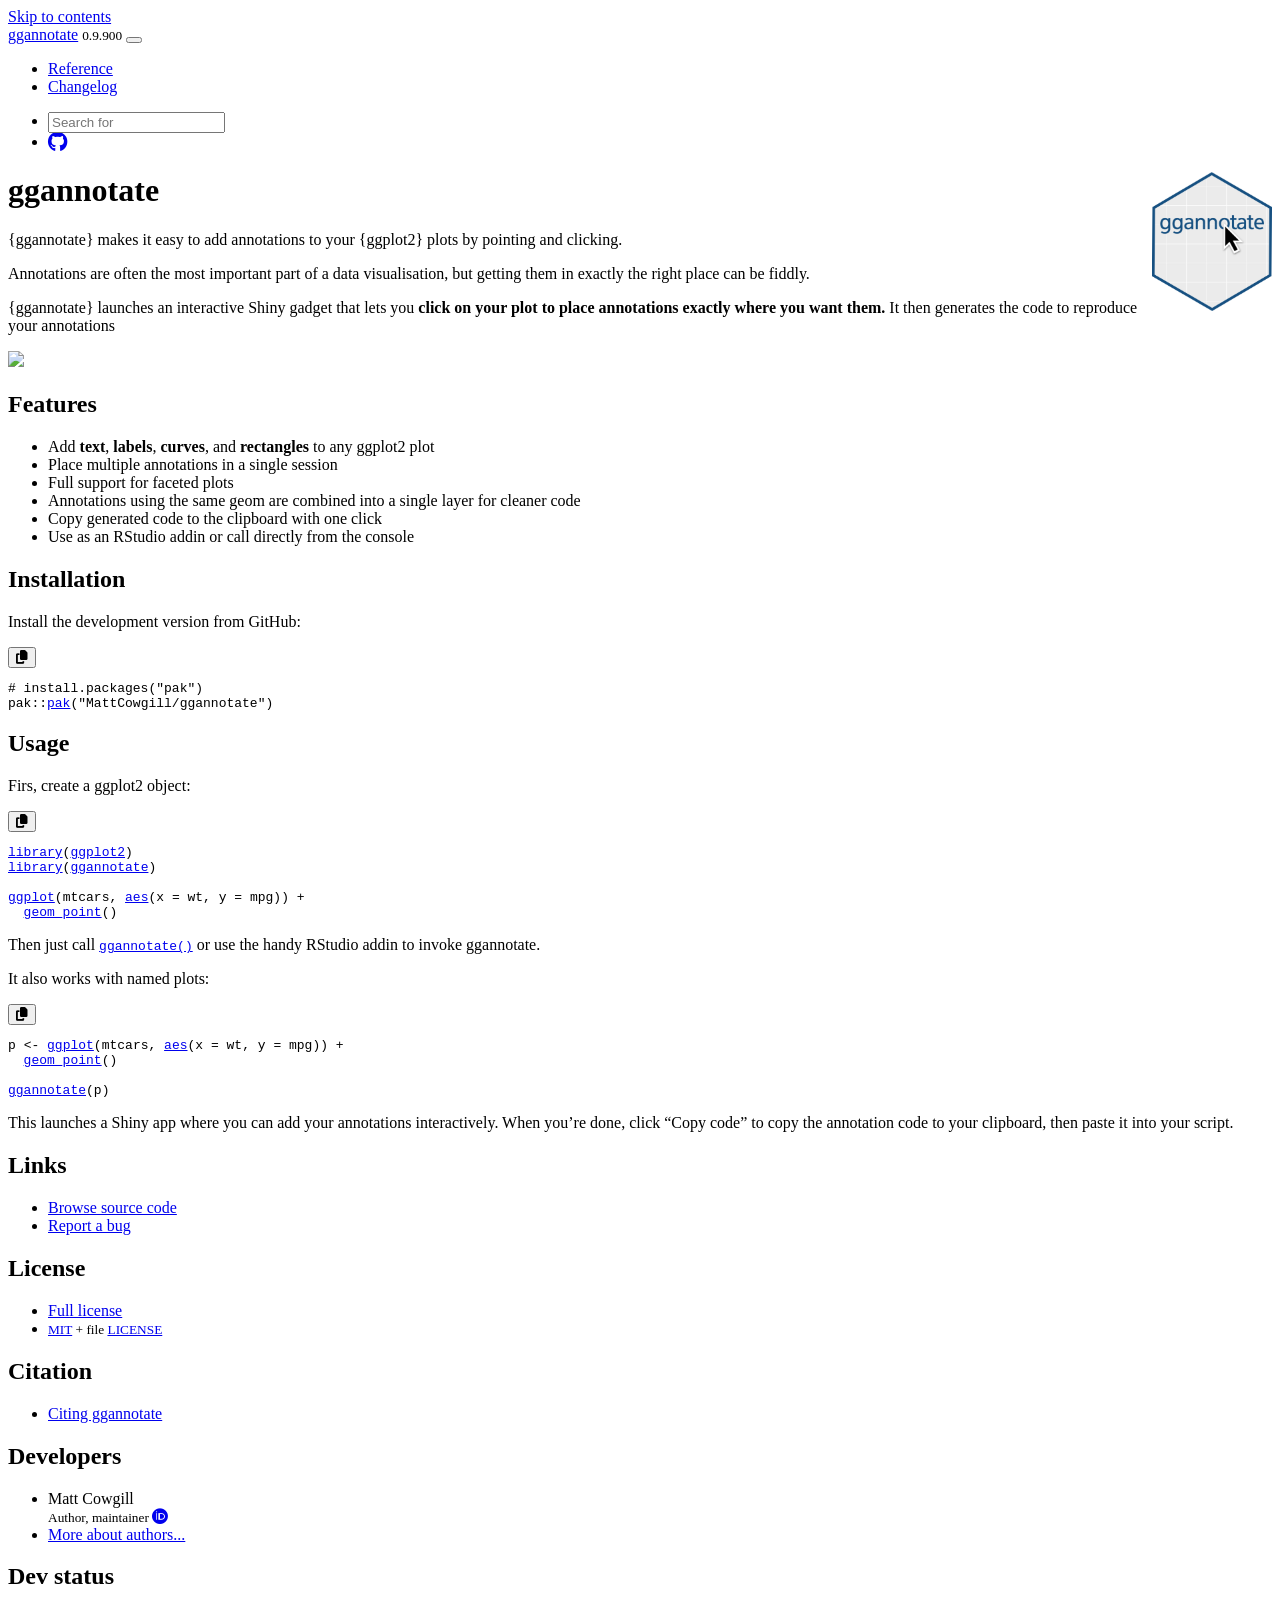
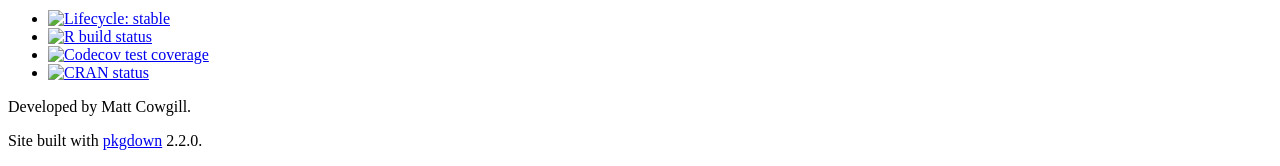
==== commit fdd34e12: "Deploying to gh-pages from @ MattCowgill/ggannotate@18a0a1f55d7ba1050be3708c9ba74b52b455ce50 🚀" ====
--- a/index.html
+++ b/index.html
@@ -53,10 +53,10 @@
 
 <!-- badges: end -->
 <p>{ggannotate} makes it easy to add annotations to your {ggplot2} plots by pointing and clicking.</p>
-<p>Annotations are often the most important part of a data visualisation, but getting them in exactly the right place can be fiddly. {ggannotate} launches an interactive Shiny gadget that lets you click on your plot to place annotations, then generates the code to reproduce them.</p>
-<figure><img src="reference/figures/demo.gif" alt="Demo of ggannotate"><figcaption aria-hidden="true">
-Demo of ggannotate
-</figcaption></figure><div class="section level2">
+<p>Annotations are often the most important part of a data visualisation, but getting them in exactly the right place can be fiddly.</p>
+<p>{ggannotate} launches an interactive Shiny gadget that lets you <strong>click on your plot to place annotations exactly where you want them.</strong> It then generates the code to reproduce your annotations</p>
+<p><img src="reference/figures/demo.gif"></p>
+<div class="section level2">
 <h2 id="features">Features<a class="anchor" aria-label="anchor" href="#features"></a>
 </h2>
 <ul>
@@ -71,32 +71,28 @@
 <div class="section level2">
 <h2 id="installation">Installation<a class="anchor" aria-label="anchor" href="#installation"></a>
 </h2>
-<p>Install from CRAN:</p>
+<p>Install the development version from GitHub:</p>
 <div class="sourceCode" id="cb1"><pre class="downlit sourceCode r">
-<code class="sourceCode R"><span><span class="fu"><a href="https://rdrr.io/r/utils/install.packages.html" class="external-link">install.packages</a></span><span class="op">(</span><span class="st">"ggannotate"</span><span class="op">)</span></span></code></pre></div>
-<p>Or install the development version from GitHub:</p>
-<div class="sourceCode" id="cb2"><pre class="downlit sourceCode r">
 <code class="sourceCode R"><span><span class="co"># install.packages("pak")</span></span>
 <span><span class="fu">pak</span><span class="fu">::</span><span class="fu"><a href="https://pak.r-lib.org/reference/pak.html" class="external-link">pak</a></span><span class="op">(</span><span class="st">"MattCowgill/ggannotate"</span><span class="op">)</span></span></code></pre></div>
 </div>
 <div class="section level2">
 <h2 id="usage">Usage<a class="anchor" aria-label="anchor" href="#usage"></a>
 </h2>
-<p>Create a ggplot2 object and pass it to <code><a href="reference/ggannotate.html">ggannotate()</a></code>:</p>
-<div class="sourceCode" id="cb3"><pre class="downlit sourceCode r">
+<p>Firs, create a ggplot2 object:</p>
+<div class="sourceCode" id="cb2"><pre class="downlit sourceCode r">
 <code class="sourceCode R"><span><span class="kw"><a href="https://rdrr.io/r/base/library.html" class="external-link">library</a></span><span class="op">(</span><span class="va"><a href="https://ggplot2.tidyverse.org" class="external-link">ggplot2</a></span><span class="op">)</span></span>
 <span><span class="kw"><a href="https://rdrr.io/r/base/library.html" class="external-link">library</a></span><span class="op">(</span><span class="va"><a href="https://github.com/MattCowgill/ggannotate" class="external-link">ggannotate</a></span><span class="op">)</span></span>
 <span></span>
-<span><span class="va">p</span> <span class="op">&lt;-</span> <span class="fu"><a href="https://ggplot2.tidyverse.org/reference/ggplot.html" class="external-link">ggplot</a></span><span class="op">(</span><span class="va">mtcars</span>, <span class="fu"><a href="https://ggplot2.tidyverse.org/reference/aes.html" class="external-link">aes</a></span><span class="op">(</span>x <span class="op">=</span> <span class="va">wt</span>, y <span class="op">=</span> <span class="va">mpg</span><span class="op">)</span><span class="op">)</span> <span class="op">+</span></span>
+<span><span class="fu"><a href="https://ggplot2.tidyverse.org/reference/ggplot.html" class="external-link">ggplot</a></span><span class="op">(</span><span class="va">mtcars</span>, <span class="fu"><a href="https://ggplot2.tidyverse.org/reference/aes.html" class="external-link">aes</a></span><span class="op">(</span>x <span class="op">=</span> <span class="va">wt</span>, y <span class="op">=</span> <span class="va">mpg</span><span class="op">)</span><span class="op">)</span> <span class="op">+</span></span>
+<span>  <span class="fu"><a href="https://ggplot2.tidyverse.org/reference/geom_point.html" class="external-link">geom_point</a></span><span class="op">(</span><span class="op">)</span></span></code></pre></div>
+<p>Then just call <code><a href="reference/ggannotate.html">ggannotate()</a></code> or use the handy RStudio addin to invoke ggannotate.</p>
+<p>It also works with named plots:</p>
+<div class="sourceCode" id="cb3"><pre class="downlit sourceCode r">
+<code class="sourceCode R"><span><span class="va">p</span> <span class="op">&lt;-</span> <span class="fu"><a href="https://ggplot2.tidyverse.org/reference/ggplot.html" class="external-link">ggplot</a></span><span class="op">(</span><span class="va">mtcars</span>, <span class="fu"><a href="https://ggplot2.tidyverse.org/reference/aes.html" class="external-link">aes</a></span><span class="op">(</span>x <span class="op">=</span> <span class="va">wt</span>, y <span class="op">=</span> <span class="va">mpg</span><span class="op">)</span><span class="op">)</span> <span class="op">+</span></span>
 <span>  <span class="fu"><a href="https://ggplot2.tidyverse.org/reference/geom_point.html" class="external-link">geom_point</a></span><span class="op">(</span><span class="op">)</span></span>
 <span></span>
 <span><span class="fu"><a href="reference/ggannotate.html">ggannotate</a></span><span class="op">(</span><span class="va">p</span><span class="op">)</span></span></code></pre></div>
-<p>Or call <code><a href="reference/ggannotate.html">ggannotate()</a></code> with no arguments to annotate your most recent plot:</p>
-<div class="sourceCode" id="cb4"><pre class="downlit sourceCode r">
-<code class="sourceCode R"><span><span class="fu"><a href="https://ggplot2.tidyverse.org/reference/ggplot.html" class="external-link">ggplot</a></span><span class="op">(</span><span class="va">mtcars</span>, <span class="fu"><a href="https://ggplot2.tidyverse.org/reference/aes.html" class="external-link">aes</a></span><span class="op">(</span>x <span class="op">=</span> <span class="va">wt</span>, y <span class="op">=</span> <span class="va">mpg</span><span class="op">)</span><span class="op">)</span> <span class="op">+</span></span>
-<span>  <span class="fu"><a href="https://ggplot2.tidyverse.org/reference/geom_point.html" class="external-link">geom_point</a></span><span class="op">(</span><span class="op">)</span></span>
-<span></span>
-<span><span class="fu"><a href="reference/ggannotate.html">ggannotate</a></span><span class="op">(</span><span class="op">)</span></span></code></pre></div>
 <p>This launches a Shiny app where you can add your annotations interactively. When you’re done, click “Copy code” to copy the annotation code to your clipboard, then paste it into your script.</p>
 </div>
 </div>
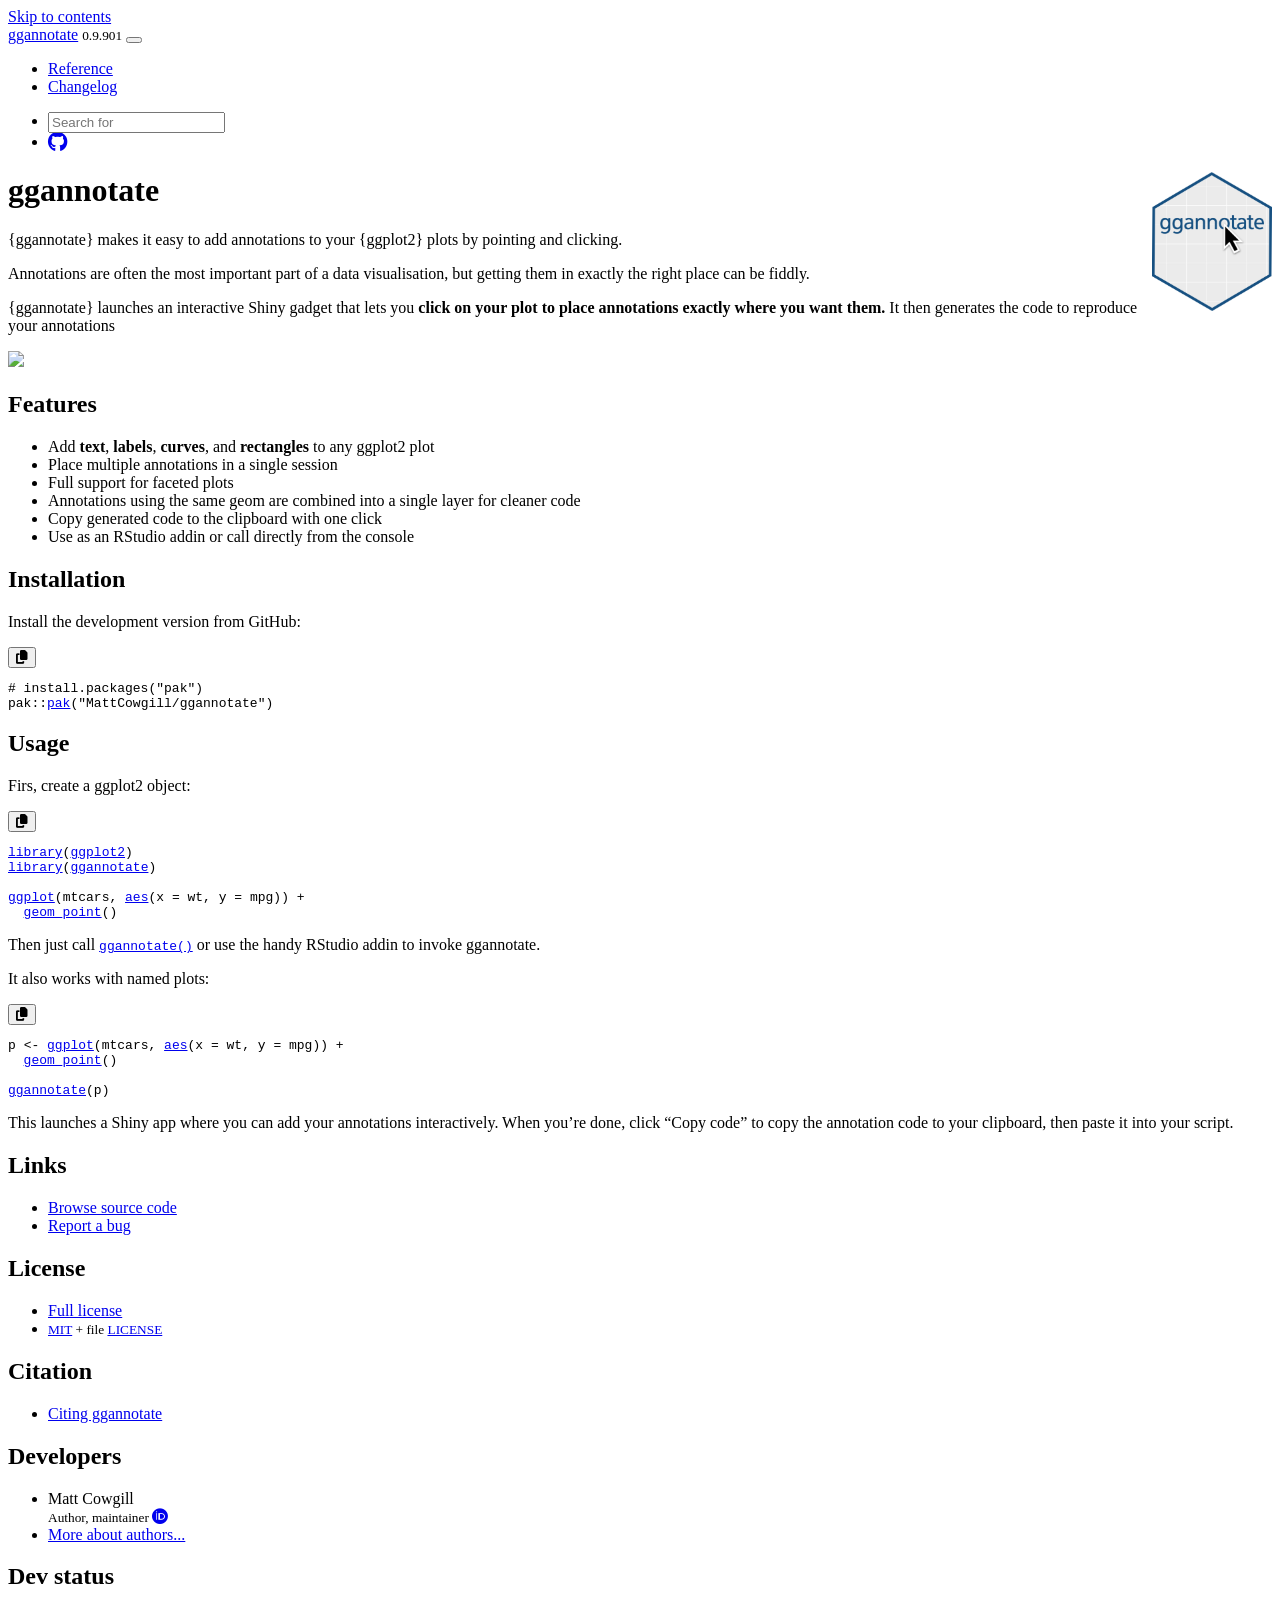
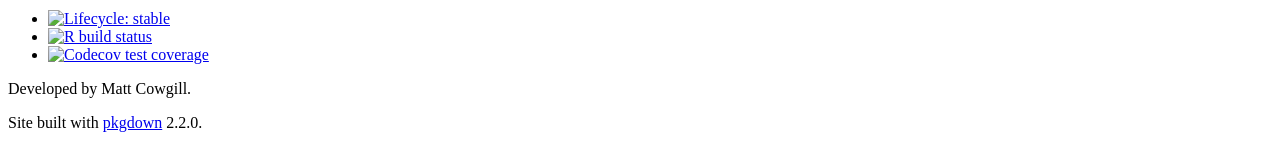
==== commit e68f1109: "Deploying to gh-pages from @ MattCowgill/ggannotate@81a7193e91e3dc1b015e207f3b7d8594b6f547be 🚀" ====
--- a/index.html
+++ b/index.html
@@ -22,7 +22,7 @@
 
     <a class="navbar-brand me-2" href="index.html">ggannotate</a>
 
-    <small class="nav-text text-muted me-auto" data-bs-toggle="tooltip" data-bs-placement="bottom" title="">0.9.900</small>
+    <small class="nav-text text-muted me-auto" data-bs-toggle="tooltip" data-bs-placement="bottom" title="">0.9.901</small>
 
 
     <button class="navbar-toggler" type="button" data-bs-toggle="collapse" data-bs-target="#navbar" aria-controls="navbar" aria-expanded="false" aria-label="Toggle navigation">
@@ -134,7 +134,6 @@
 <li><a href="https://lifecycle.r-lib.org/articles/stages.html#stable" class="external-link"><img src="https://img.shields.io/badge/lifecycle-stable-brightgreen.svg" alt="Lifecycle: stable"></a></li>
 <li><a href="https://github.com/mattcowgill/ggannotate/actions" class="external-link"><img src="https://github.com/mattcowgill/ggannotate/workflows/R-CMD-check/badge.svg" alt="R build status"></a></li>
 <li><a href="https://app.codecov.io/gh/mattcowgill/ggannotate?branch=master" class="external-link"><img src="https://codecov.io/gh/mattcowgill/ggannotate/branch/master/graph/badge.svg" alt="Codecov test coverage"></a></li>
-<li><a href="https://CRAN.R-project.org/package=ggannotate" class="external-link"><img src="https://www.r-pkg.org/badges/version/ggannotate" alt="CRAN status"></a></li>
 </ul>
 </div>
 
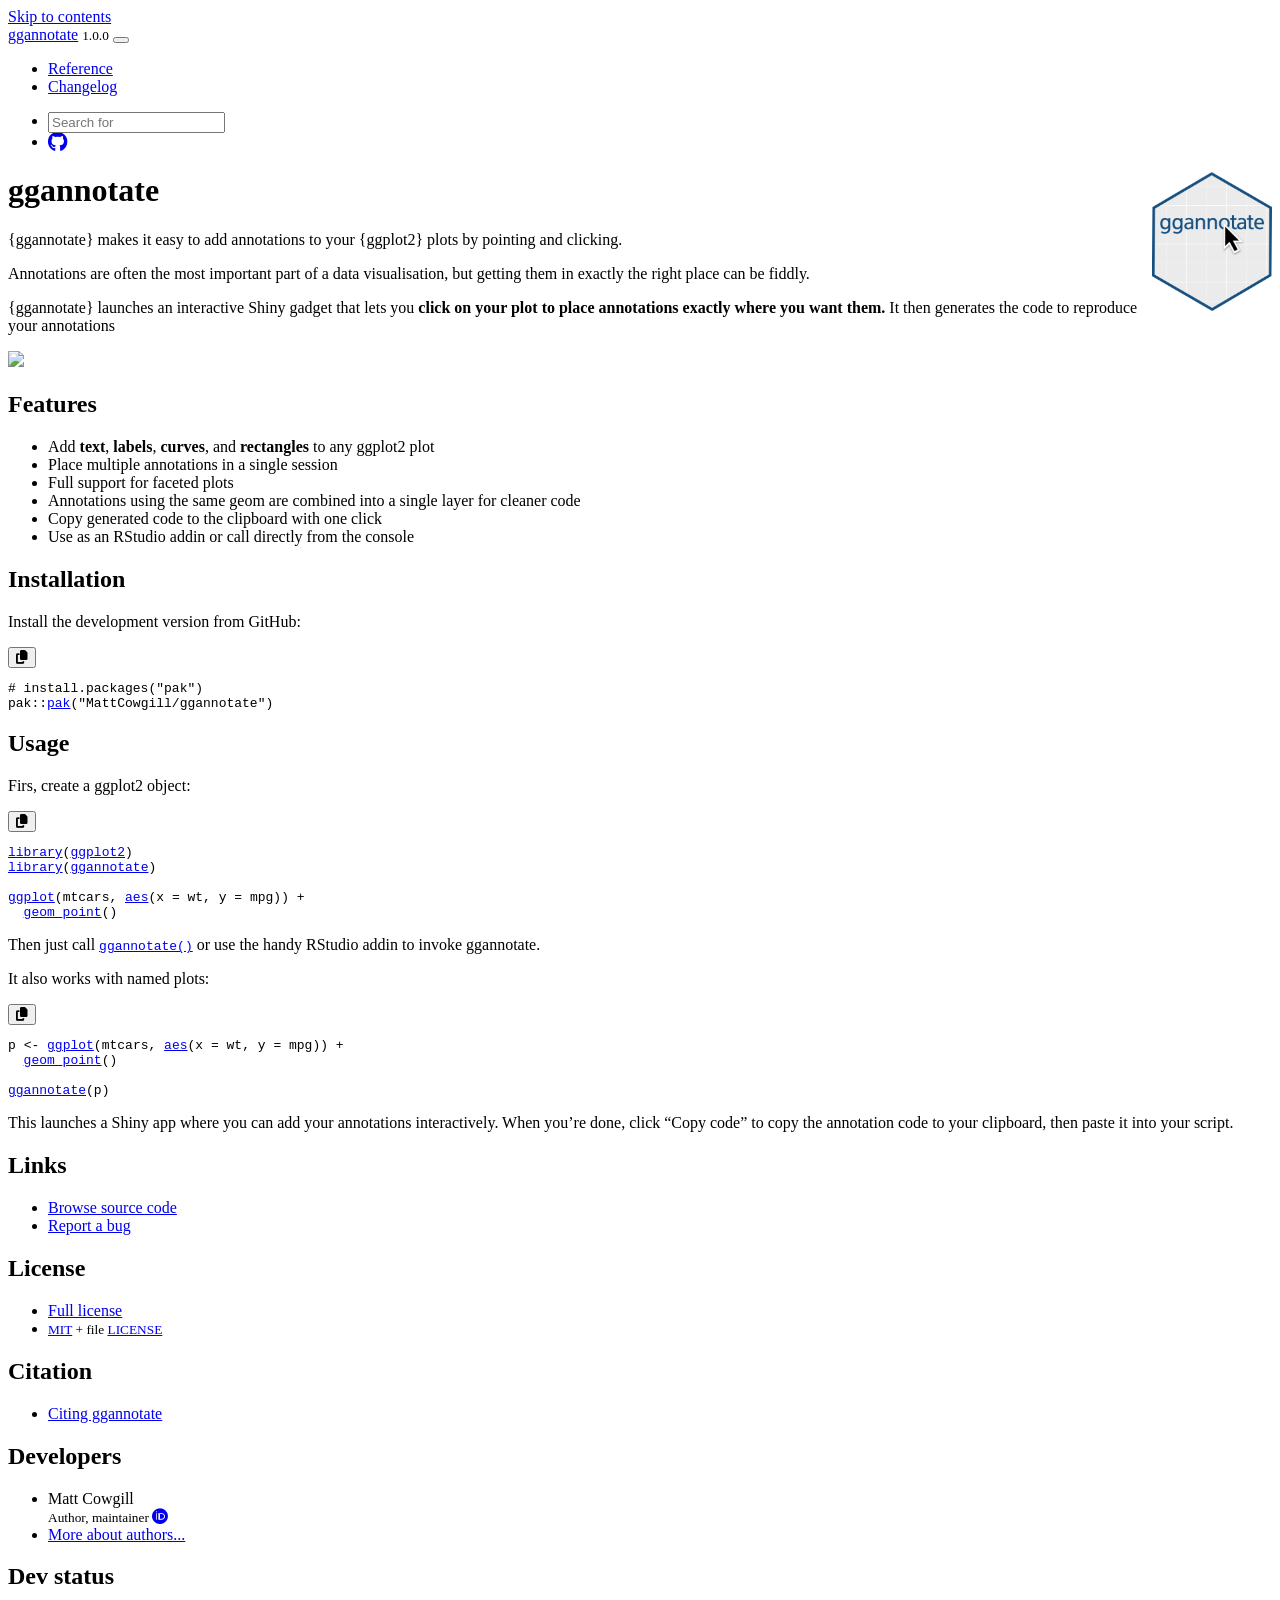
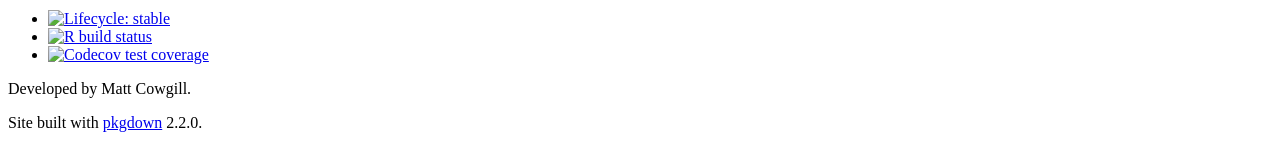
==== commit aacd8389: "Deploying to gh-pages from @ MattCowgill/ggannotate@fb7ecf06ac7e7509241095a0eafa5c147b89eada 🚀" ====
--- a/index.html
+++ b/index.html
@@ -22,7 +22,7 @@
 
     <a class="navbar-brand me-2" href="index.html">ggannotate</a>
 
-    <small class="nav-text text-muted me-auto" data-bs-toggle="tooltip" data-bs-placement="bottom" title="">0.9.901</small>
+    <small class="nav-text text-muted me-auto" data-bs-toggle="tooltip" data-bs-placement="bottom" title="">1.0.0</small>
 
 
     <button class="navbar-toggler" type="button" data-bs-toggle="collapse" data-bs-target="#navbar" aria-controls="navbar" aria-expanded="false" aria-label="Toggle navigation">
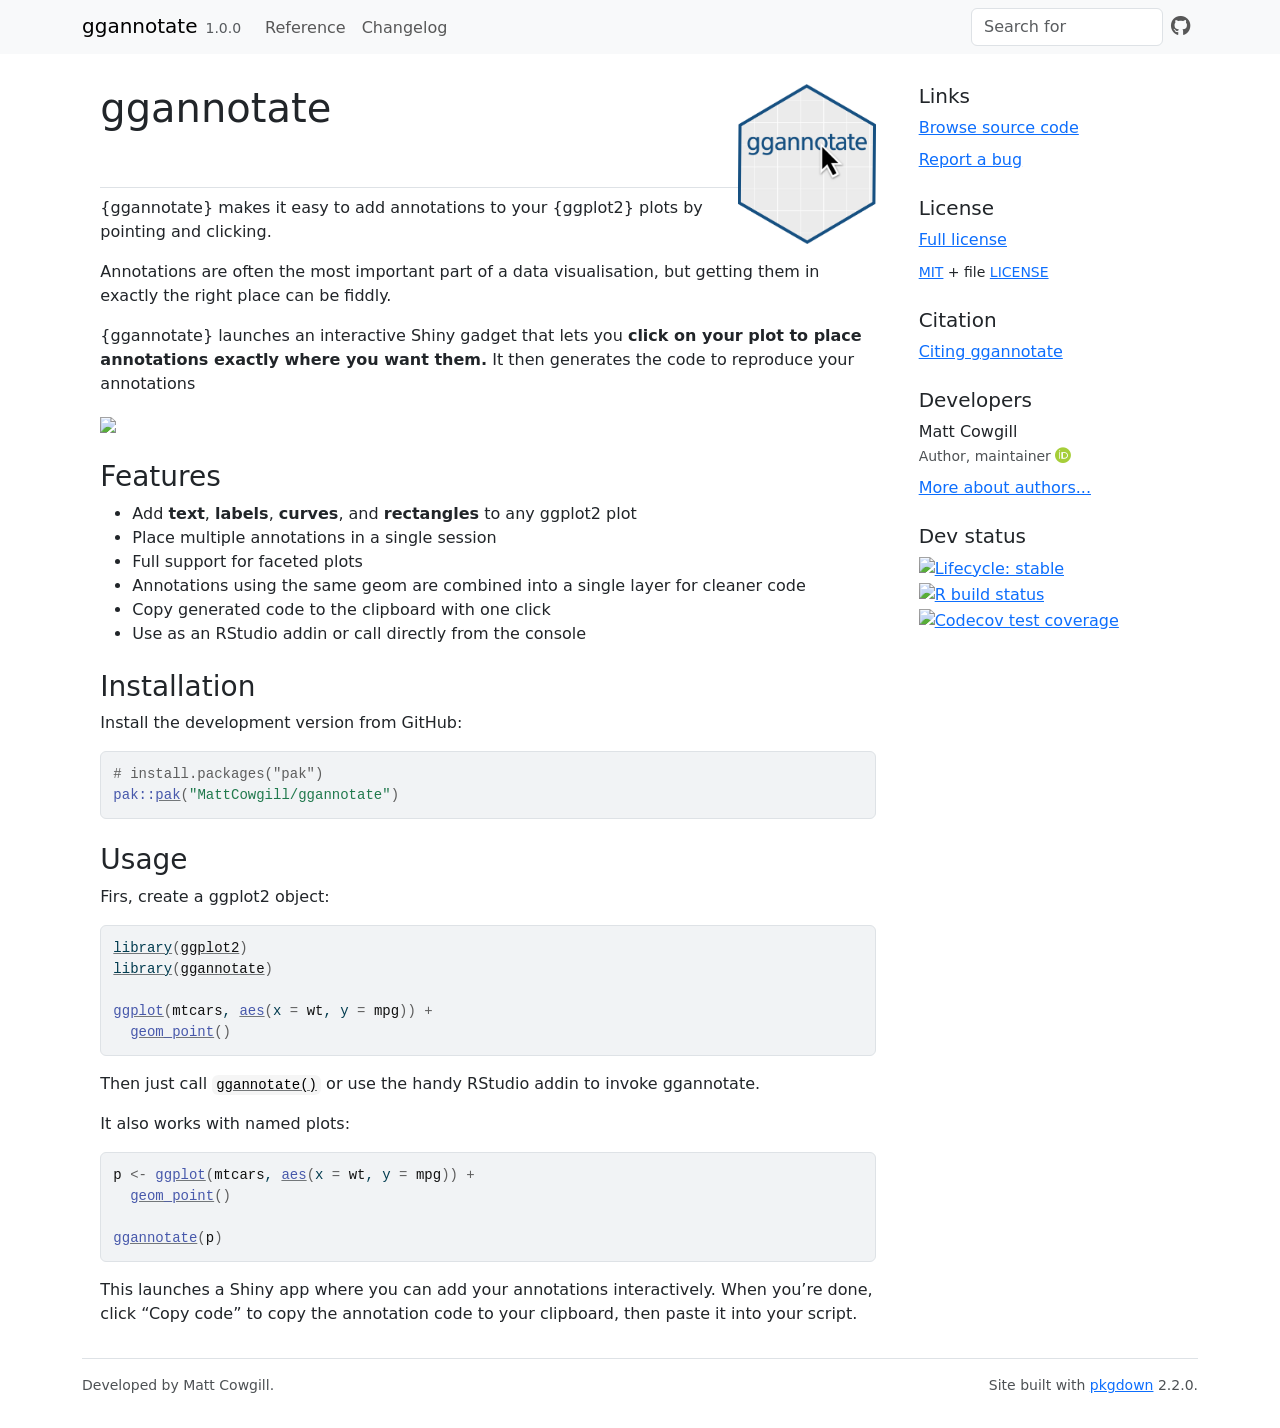
==== commit c67d2b2d: "Deploying to gh-pages from @ MattCowgill/ggannotate@1597a4251acfc71d05056affd2aeedb15f1c5dde 🚀" ====
--- a/index.html
+++ b/index.html
@@ -10,7 +10,8 @@
 <link href="deps/bootstrap-5.3.1/bootstrap.min.css" rel="stylesheet">
 <script src="deps/bootstrap-5.3.1/bootstrap.bundle.min.js"></script><link href="deps/font-awesome-6.5.2/css/all.min.css" rel="stylesheet">
 <link href="deps/font-awesome-6.5.2/css/v4-shims.min.css" rel="stylesheet">
-<script src="deps/headroom-0.11.0/headroom.min.js"></script><script src="deps/headroom-0.11.0/jQuery.headroom.min.js"></script><script src="deps/bootstrap-toc-1.0.1/bootstrap-toc.min.js"></script><script src="deps/clipboard.js-2.0.11/clipboard.min.js"></script><script src="deps/search-1.0.0/autocomplete.jquery.min.js"></script><script src="deps/search-1.0.0/fuse.min.js"></script><script src="deps/search-1.0.0/mark.min.js"></script><!-- pkgdown --><script src="pkgdown.js"></script><meta property="og:title" content="Interactively Annotate ggplot2 Plots">
+<script src="deps/headroom-0.11.0/headroom.min.js"></script><script src="deps/headroom-0.11.0/jQuery.headroom.min.js"></script><script src="deps/bootstrap-toc-1.0.1/bootstrap-toc.min.js"></script><script src="deps/clipboard.js-2.0.11/clipboard.min.js"></script><script src="deps/search-1.0.0/autocomplete.jquery.min.js"></script><script src="deps/search-1.0.0/fuse.min.js"></script><script src="deps/search-1.0.0/mark.min.js"></script><!-- pkgdown --><script src="pkgdown.js"></script><link href="extra.css" rel="stylesheet">
+<meta property="og:title" content="Interactively Annotate ggplot2 Plots">
 <meta name="description" content="Place annotations exactly where you want them to go by pointing and clicking. Launches an interactive Shiny gadget that lets you click on a ggplot2 plot to place text, labels, curves, or rectangles, then generates the code to reproduce those annotations.">
 <meta property="og:description" content="Place annotations exactly where you want them to go by pointing and clicking. Launches an interactive Shiny gadget that lets you click on a ggplot2 plot to place text, labels, curves, or rectangles, then generates the code to reproduce those annotations.">
 </head>
--- a/extra.css
+++ b/extra.css
@@ -0,0 +1,4 @@
+img[src*="ggannotate_hex"] {
+  max-height: 160px;
+  width: auto;
+}
